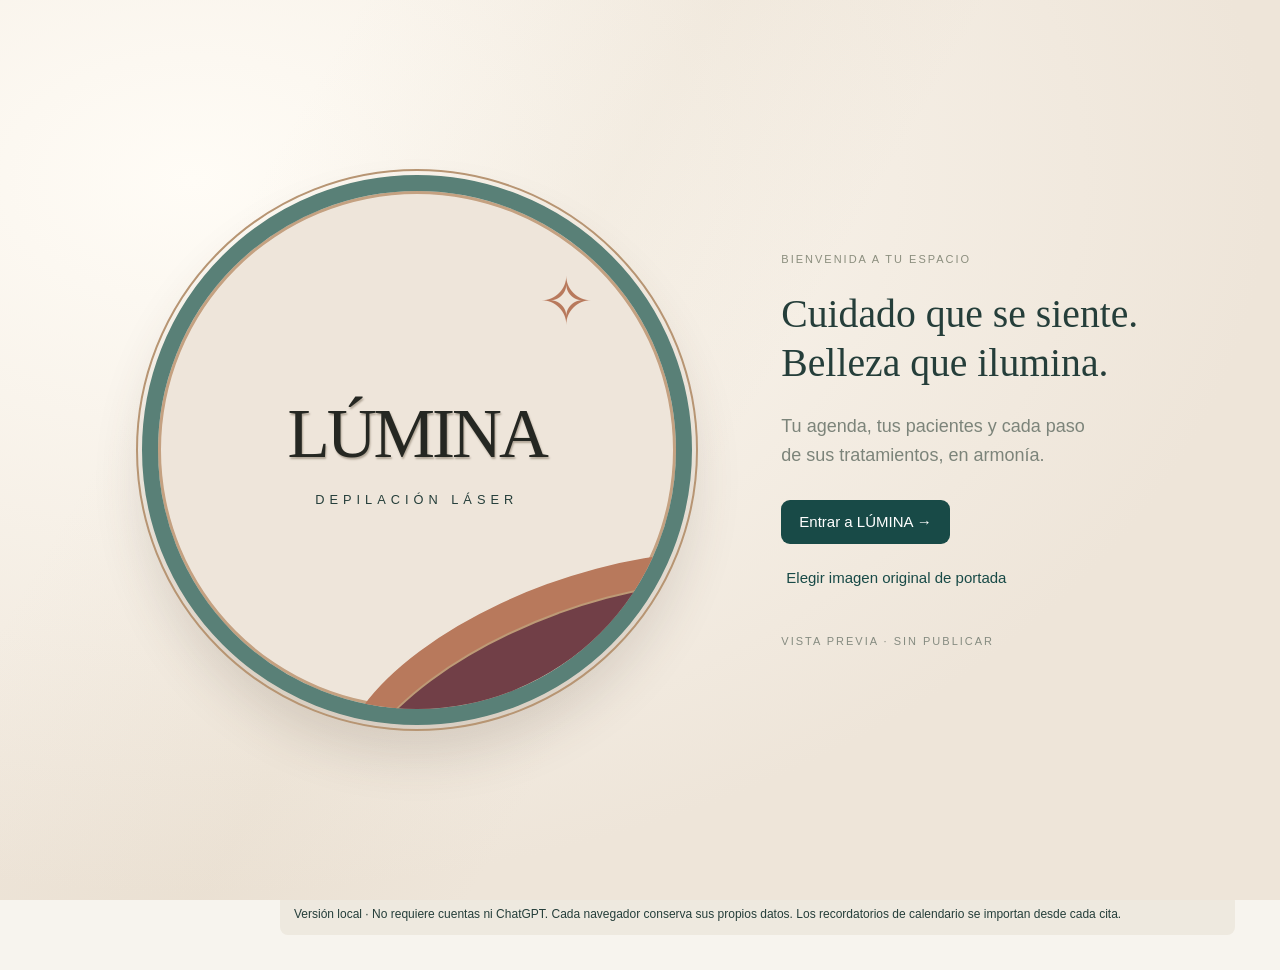
==== docs/index.html @ 142cf794 "Preparar LUMINA por enlace con agenda local y respaldo completo [skip ci]" ====
<!doctype html><html lang="es"><meta charset="utf-8"><meta name="viewport" content="width=device-width,initial-scale=1"><link rel="manifest" href="manifest.webmanifest"><link rel="apple-touch-icon" href="apple-touch-icon.png"><link rel="stylesheet" href="local.css"><meta name="theme-color" content="#184a47"><meta name="apple-mobile-web-app-capable" content="yes"><meta name="apple-mobile-web-app-title" content="LÚMINA"><meta name="referrer" content="no-referrer"><title>LÚMINA · Agenda</title><style>
:root{--green:#184a47;--cream:#f7f4ee;--line:#e7e2d9;--terra:#b8795c}*{box-sizing:border-box}body{margin:0;background:var(--cream);color:#253e3a;font:15px 'Segoe UI',sans-serif}button,input,select,textarea{font:inherit}button{cursor:pointer;border:0;border-radius:9px;padding:12px 18px;background:var(--green);color:white}button.secondary{background:#ebe9e1;color:var(--green)}aside{width:235px;background:#fffdf8;border-right:1px solid var(--line);position:fixed;height:100vh;padding:36px 23px}.logo{font:38px Georgia;letter-spacing:3px}.sub{font-size:10px;letter-spacing:3px;margin:8px 0 45px}nav button{width:100%;text-align:left;background:transparent;color:#65736e;margin:5px 0}nav button.active{background:#e3ece6;color:var(--green)}.asidefoot{position:absolute;bottom:25px;font-size:12px;color:#79857d}main{margin-left:235px;padding:35px 45px;max-width:1500px}header{display:flex;justify-content:space-between;align-items:center;padding-bottom:25px;border-bottom:1px solid var(--line)}.eyebrow{text-transform:uppercase;letter-spacing:2px;font-size:11px;color:#8b8e7e}h1{font:36px Georgia;margin:10px 0}h2{font:25px Georgia;margin:0 0 15px}p{color:#7c847a;line-height:1.6}.hero{padding:28px 32px;background:#e4eae0;border-radius:15px;margin:25px 0;position:relative;overflow:hidden}.hero:after{content:'✧';position:absolute;right:45px;top:-30px;font:160px Georgia;color:#b8c7b7}.cards{display:grid;grid-template-columns:repeat(3,1fr);gap:18px;margin:24px 0}.card,.panel{background:#fffefa;border:1px solid var(--line);border-radius:13px;padding:23px}.value{font:35px Georgia;margin-top:13px}.grid{display:grid;grid-template-columns:1.5fr 1fr;gap:22px}.row{display:flex;align-items:center;justify-content:space-between;gap:15px;padding:17px 0;border-bottom:1px solid var(--line)}.pill{background:#e5ede4;color:#446b49;border-radius:20px;padding:6px 12px;font-size:12px}.pending{background:#f5e7d8;color:#986631}small{color:#858b80}.empty{padding:38px 10px;text-align:center;color:#8a8f85}.toolbar{display:flex;gap:10px;margin:25px 0;align-items:center;flex-wrap:wrap}input,select,textarea{padding:11px;border:1px solid #d8ddd3;background:white;border-radius:7px;color:#253e3a;width:100%}label{display:block;margin:14px 0 5px;font-size:13px}dialog{border:0;border-radius:15px;padding:28px;width:min(580px,94vw);max-height:90vh;color:#253e3a}dialog::backdrop{background:#152b2980}.two{display:grid;grid-template-columns:1fr 1fr;gap:14px}.actions{display:flex;justify-content:flex-end;gap:10px;margin-top:22px}.month{display:grid;grid-template-columns:repeat(7,1fr);gap:5px}.day{min-height:85px;border:1px solid var(--line);border-radius:7px;padding:8px;background:white;cursor:pointer}.day.today{border:2px solid var(--green)}.day small{display:block;color:var(--terra);font-size:11px;margin-top:8px}.notice{font-size:12px;padding:14px;background:#eee9df;border-radius:8px;margin-top:24px}.areas{display:grid;grid-template-columns:repeat(3,1fr);gap:14px}.checkrow{display:flex;gap:12px;align-items:center;padding:9px 0}.checkrow input[type=checkbox]{width:auto}.checkrow input[type=number]{width:110px;margin-left:auto}.link{background:transparent;color:var(--green);padding:5px}table{width:100%;border-collapse:collapse;text-align:left}td,th{padding:15px 9px;border-bottom:1px solid var(--line)}@media(max-width:800px){aside{position:static;width:auto;height:auto;padding:18px}.sub{margin-bottom:15px}nav{display:flex;overflow:auto}nav button{width:auto;white-space:nowrap}.asidefoot{display:none}main{margin:0;padding:22px 16px}.grid{grid-template-columns:1fr}.cards{gap:8px}.card{padding:14px}.value{font-size:26px}.areas{grid-template-columns:1fr 1fr}.day{min-height:65px;padding:5px;font-size:12px}header{gap:12px}h1{font-size:29px}.hero:after{display:none}}

aside{overflow-y:auto}nav{padding-bottom:90px}.asidefoot{display:none}.toolbar{flex-wrap:wrap}.row{flex-wrap:wrap}#cover{position:fixed;inset:0;z-index:20;background:radial-gradient(ellipse at 15% 20%,#fffcf6 0,#eee5d9 70%);align-items:center;justify-content:center;gap:7vw;padding:55px;overflow:auto}#cover:before{content:'';position:absolute;inset:0;pointer-events:none;background:linear-gradient(120deg,transparent 20%,#d3c3aa22 40%,transparent 55%)}.cover-art{width:min(44vw,550px);position:relative}.cover-art>img{width:100%;border-radius:50%;box-shadow:0 24px 60px #3c332529}.brand-circle{aspect-ratio:1;border-radius:50%;background:#eee5da;border:16px solid #598077;outline:2px solid #b79573;outline-offset:4px;box-shadow:0 30px 50px #4f3c3029,inset 0 0 0 3px #c4a181;display:flex;align-items:center;justify-content:center;flex-direction:column;position:relative;overflow:hidden}.brand-title{font:clamp(34px,5.4vw,80px) Georgia;color:#252722;letter-spacing:-3px;text-shadow:1px 2px 2px #b0a596;z-index:1}.brand-caption{letter-spacing:5px;font-size:clamp(9px,1vw,14px);margin-top:18px;z-index:1}.sun-mark{color:#b8795c;font:65px Georgia;position:absolute;right:16%;top:14%}.brand-wave{position:absolute;bottom:-25%;left:35%;width:100%;height:45%;background:#713f47;transform:rotate(-20deg);border-radius:50%;border:2px solid #bd9a76;box-shadow:0 -30px 0 #b8795c}.cover-copy{max-width:460px;position:relative}.cover-copy h1{font-size:clamp(30px,3.1vw,48px);line-height:1.22;margin:25px 0}.cover-copy p{font-size:18px;margin-bottom:30px}.cover-copy button{display:block;margin:12px 0}.cover-copy small{display:block;margin-top:35px;font-size:11px;letter-spacing:2px;text-transform:uppercase}dialog{overscroll-behavior:contain}img{object-fit:contain}.two>div{min-width:0}@media(max-width:800px){#cover{flex-direction:column;padding:30px 25px;gap:30px;justify-content:flex-start}.cover-art{width:min(72vw,340px)}.cover-copy{text-align:center}.cover-copy button{margin:15px auto}.cover-copy h1{margin:15px 0}.brand-title{font-size:48px}.brand-caption{font-size:10px;letter-spacing:3px}nav{padding-bottom:0}aside{position:static}#modal .two{gap:10px}}
/* Phone layouts in portrait and landscape, including short viewports. */
html{width:100%;overflow-x:hidden}body{min-width:280px}main,header,#view,.panel,.card{min-width:0}button,input,select,textarea{min-height:44px}input,select,textarea{max-width:100%;font-size:16px}button{white-space:normal;overflow-wrap:anywhere}p,strong,small,h1,h2,h3{overflow-wrap:anywhere}dialog{width:min(680px,calc(100vw - 24px));max-height:calc(100dvh - 24px);overflow:auto;padding:24px;scrollbar-gutter:stable}dialog .actions{position:sticky;bottom:-24px;background:#fffefa;padding:14px 0;border-top:1px solid var(--line);z-index:2}.actions{flex-wrap:wrap}.row>div{min-width:0}canvas{max-width:100%}.month{min-width:0}.month>*{min-width:0}.day{overflow-wrap:anywhere}.cover-copy small{padding-bottom:env(safe-area-inset-bottom)}
@media(max-width:1000px){aside{position:static;width:100%;height:auto;padding:18px 20px 10px;overflow:visible;border-right:0;border-bottom:1px solid var(--line)}aside .logo{font-size:30px}aside .sub{margin:5px 0 16px}nav{display:flex;gap:6px;overflow-x:auto;overscroll-behavior-x:contain;padding:0 0 8px;scroll-snap-type:x proximity}nav button{flex:0 0 auto;width:auto;white-space:nowrap;margin:0;scroll-snap-align:start;padding:10px 15px}main{margin:0;width:100%;max-width:none;padding:22px}header{align-items:center;gap:12px}header>div{flex:1;min-width:0}header>button{flex:0 0 auto}.grid{grid-template-columns:1fr}.hero{padding:24px}.areas{grid-template-columns:repeat(2,minmax(0,1fr))}.cards{grid-template-columns:repeat(3,minmax(0,1fr));gap:10px}.value{font-size:clamp(22px,3.5vw,34px)}#cover{min-height:100dvh;align-items:center;padding:30px;gap:35px}.cover-art{flex-shrink:0}.two{grid-template-columns:repeat(2,minmax(0,1fr))}}
@media(max-width:600px) and (orientation:portrait){main{padding:18px 12px}header{flex-wrap:wrap;align-items:flex-start}header>div{flex-basis:100%}header>button{width:100%}h1{font-size:29px}.cards{grid-template-columns:1fr;gap:9px}.card{padding:17px}.cards .card{display:flex;justify-content:space-between;align-items:center;gap:15px}.cards .value{margin:0;font-size:27px}.panel{padding:17px}.areas{grid-template-columns:1fr}.toolbar{align-items:stretch}.toolbar>input,.toolbar>button{width:100%;max-width:none!important}.two{grid-template-columns:1fr}.month{gap:3px}.day{padding:5px 3px;min-height:65px}.day small{font-size:10px}.row{align-items:flex-start}.row>div{width:100%}.row>div:last-child{display:flex;align-items:center;justify-content:space-between;gap:8px}.checkrow{flex-wrap:wrap}.checkrow span{flex:1;min-width:100px}.checkrow input[type=number]{width:100px}.actions>button{flex:1}dialog{padding:18px;max-height:calc(100dvh - 16px);width:calc(100vw - 16px)}dialog .actions{bottom:-18px}#cover{flex-direction:column;justify-content:flex-start;padding:28px 20px;gap:24px}.cover-art{width:min(76vw,330px)}.cover-copy{text-align:center}.cover-copy h1{font-size:30px}.cover-copy p{font-size:16px}.cover-copy button{margin:12px auto}.cover-copy small{margin-top:20px}.brand-title{font-size:clamp(36px,12vw,56px)}}
@media(max-width:1000px) and (orientation:landscape){aside{padding:12px 20px 4px}aside .logo{font-size:25px}aside .sub{margin:2px 0 10px;font-size:9px}main{padding:16px 22px}header{padding-bottom:14px}h1{font-size:27px;margin:5px 0}.hero{margin:16px 0;padding:20px}.hero:after{display:none}.cards{margin:15px 0}.areas{grid-template-columns:repeat(3,minmax(0,1fr))}.card{padding:16px}.day{min-height:62px}#cover{flex-direction:row;justify-content:center;align-items:center;gap:5vw;padding:20px 30px}.cover-art{width:min(37vw,65dvh,340px)}.cover-copy{width:49%;max-width:450px;text-align:left}.cover-copy h1{font-size:clamp(24px,3.6vw,35px);margin:14px 0}.cover-copy p{font-size:15px;margin:10px 0 15px}.cover-copy button{margin:8px 0}.cover-copy small{margin-top:12px}.brand-title{font-size:clamp(30px,6vw,54px)}.brand-caption{font-size:9px;letter-spacing:3px}.sun-mark{font-size:40px}.brand-circle{border-width:10px}.two{grid-template-columns:repeat(2,minmax(0,1fr))}}
@media(max-height:380px) and (orientation:landscape){#cover{align-items:flex-start}.cover-art{width:min(32vw,250px)}.cover-copy h1{font-size:24px}.cover-copy .eyebrow{font-size:9px}.cover-copy small{margin-top:8px}}

</style><body><div id="loadingLocal" role="status">Preparando tu agenda…</div><aside><div class="logo">LÚMINA<span style="color:#b8795c">✧</span></div><div class="sub">DEPILACIÓN LÁSER</div><nav id="nav"></nav><div class="asidefoot">Cuidado que se siente.<br>Belleza que ilumina.</div></aside><main><div id="localStatus" role="status">Cargando tus datos de este navegador…</div><header><div><div class="eyebrow">Tu espacio de gestión</div><h1 id="title"></h1></div><button onclick="appointment()">＋ Nueva cita</button></header><div id="view"></div><div class="notice">Vista previa · Los datos se guardan solo en este navegador. Los recordatorios del navegador requieren permiso y la página abierta; aún no hay envío automático por WhatsApp, SMS ni notificaciones con la app cerrada.</div></main><dialog id="modal"></dialog><script>
const $=s=>document.querySelector(s), esc=s=>String(s??'').replace(/[&<>"']/g,c=>({'&':'&amp;','<':'&lt;','>':'&gt;','"':'&quot;',"'":'&#39;'}[c]));const money=n=>new Intl.NumberFormat('es-CR',{style:'currency',currency:'CRC',maximumFractionDigits:0}).format(n);const today=()=>new Date().toLocaleDateString('en-CA');let db;db=db||{patients:[],appointments:[],areas:['Rostro','Labio superior','Mentón','Cuello','Axilas','Brazos completos','Medios brazos','Pecho','Abdomen','Espalda','Bikini','Bikini completo','Glúteos','Piernas completas','Medias piernas','Manos','Pies','Cuerpo completo'].map((name,i)=>({id:String(i),name,price:0})),reminders:false};let page='Inicio',month=new Date();function save(){localStorage.setItem('lumina-v1',JSON.stringify(db));render()}function person(id){return db.patients.find(p=>p.id===id)||{name:'Paciente eliminado'}}function total(a){return a.items.reduce((s,i)=>s+Number(i.price),0)}function balance(a){return Math.max(0,total(a)-a.paid)}function open(html){$('#modal').innerHTML='<button type="button" aria-label="Cerrar ventana" style="float:right;background:transparent;color:#184a47;font-size:24px;padding:0 5px" onclick="closeModal()">×</button>'+html;if(!$('#modal').open)$('#modal').showModal()}function closeModal(){$('#modal').close()}function footer(){return '<div class="actions"><button type="button" class="secondary" onclick="closeModal()">Cerrar</button><button>Guardar</button></div>'}function list(a){return a.length?a.map(x=>`<div class="row"><div><strong>${esc(x.time)} · ${esc(person(x.patient).name)}</strong><br><small>${esc(x.date)} · ${x.items.map(i=>esc(i.name)).join(', ')} · ${x.duration} min</small></div><div><span class="pill ${balance(x)?'pending':''}">${x.cancelled?'Cita cancelada':balance(x)?'Pago pendiente':'Pago cancelado'}</span><button class="link" onclick="detail('${x.id}')">Ver →</button></div></div>`).join(''):'<div class="empty">Aún no hay citas. Agenda tu primera sesión.</div>'}function render(){let names=['Inicio','Calendario','Pacientes','Áreas y precios','Pagos','Recordatorios'];$('#nav').innerHTML=names.map((n,i)=>`<button class="${page===n?'active':''}" onclick="page='${n}';render()">${['◈','▦','♧','✧','◉','♧'][i]} &nbsp; ${n}</button>`).join('');$('#title').textContent=page==='Inicio'?'Cada sesión, un nuevo comienzo':page;let active=db.appointments.filter(a=>!a.cancelled),due=active.reduce((s,a)=>s+balance(a),0),paid=active.reduce((s,a)=>s+a.paid,0);if(page==='Inicio')$('#view').innerHTML=`<div class="hero"><div class="eyebrow">Lúmina · Agenda y pacientes</div><h2 style="margin-top:14px">Más tiempo para cuidar.</h2><p>Organiza tus citas, acompaña cada tratamiento<br>y lleva tus pagos con claridad.</p><button onclick="patient()">＋ Crear paciente</button></div><div class="cards"><div class="card"><small>CITAS DE HOY</small><div class="value">${active.filter(a=>a.date===today()).length}</div></div><div class="card"><small>PACIENTES</small><div class="value">${db.patients.length}</div></div><div class="card"><small>POR COBRAR</small><div class="value">${money(due)}</div></div></div><div class="grid"><div class="panel"><h2>Próximas citas</h2>${list(active.filter(a=>a.date>=today()).sort((a,b)=>(a.date+a.time).localeCompare(b.date+b.time)).slice(0,5))}</div><div class="panel"><div class="eyebrow">Seguimiento personalizado</div><h2 style="margin-top:20px">Cada paciente es único</h2><p>Conserva sus áreas, precios acordados, observaciones e historial de sesiones en un solo lugar.</p><button class="secondary" onclick="page='Pacientes';render()">Ver expedientes →</button></div></div>`;
if(page==='Pacientes')$('#view').innerHTML=`<div class="toolbar"><input placeholder="Buscar por nombre o teléfono" oninput="filterPatients(this.value)" style="max-width:360px"><button onclick="patient()">＋ Crear paciente</button></div><div id="patients" class="panel"></div>`,filterPatients('');if(page==='Áreas y precios')$('#view').innerHTML=`<p>Configura tarifas base. Puedes ajustar el precio de cada área para cada paciente y cita. Moneda: colones costarricenses.</p><button onclick="area()">＋ Nueva área</button><div class="areas" style="margin-top:22px">${db.areas.map(a=>`<div class="card"><h2 style="font-size:20px">${esc(a.name)}</h2><p>${money(a.price)}</p><button class="link" onclick="area('${a.id}')">Editar tarifa →</button></div>`).join('')}</div>`;if(page==='Pagos')$('#view').innerHTML=`<div class="cards"><div class="card">Total registrado<div class="value">${money(active.reduce((s,a)=>s+total(a),0))}</div></div><div class="card">Pagos recibidos<div class="value">${money(paid)}</div></div><div class="card">Pendiente<div class="value">${money(due)}</div></div></div><div class="panel"><h2>Control de pagos</h2>${list(active)}</div>`;if(page==='Calendario')calendar();if(page==='Recordatorios')$('#view').innerHTML=`<div class="panel" style="margin-top:25px"><h2>Recordatorios de citas</h2><p>Recibe un aviso 24 horas antes y 1 hora antes de cada cita, mientras esta página esté abierta.</p><button onclick="enableNotifications()">Activar avisos del navegador</button><p>Estado: ${db.reminders?'Activados en esta vista previa':'Sin activar'}</p><p>Para recibir recordatorios con la aplicación cerrada será necesaria una integración de notificaciones en una siguiente etapa.</p><h2>Próximas sesiones</h2>${list(active.filter(a=>a.date>=today()))}</div>`}
function filterPatients(q){q=q.toLowerCase();$('#patients').innerHTML=db.patients.filter(p=>(p.name+p.phone).toLowerCase().includes(q)).map(p=>`<div class="row"><div><strong>${esc(p.name)}</strong><br><small>${esc(p.phone)} · ${esc(p.email)}</small></div><button class="secondary" onclick="record('${p.id}')">Abrir expediente →</button></div>`).join('')||'<div class="empty">No hay pacientes para mostrar.</div>'}function area(id){let a=db.areas.find(a=>a.id===id)||{};open(`<h2>${id?'Editar':'Nueva'} área</h2><form onsubmit="saveArea(event,'${id||''}')"><label>Nombre</label><input name="name" required value="${esc(a.name||'')}"><label>Precio base (₡)</label><input name="price" type="number" min="0" required value="${a.price||0}">${footer()}</form>`)}function saveArea(e,id){e.preventDefault();let f=new FormData(e.target),a={id:id||crypto.randomUUID(),name:f.get('name'),price:Number(f.get('price'))};id?Object.assign(db.areas.find(x=>x.id===id),a):db.areas.push(a);closeModal();save()}
function patient(id){let p=db.patients.find(p=>p.id===id)||{};open(`<h2>${id?'Editar expediente':'Nuevo paciente'}</h2><form onsubmit="savePatient(event,'${id||''}')"><label>Nombre completo</label><input required name="name" value="${esc(p.name||'')}"><div class="two"><div><label>Teléfono</label><input name="phone" type="tel" value="${esc(p.phone||'')}"></div><div><label>Correo</label><input name="email" type="email" value="${esc(p.email||'')}"></div></div><label>Fecha de nacimiento</label><input type="date" name="birth" value="${esc(p.birth||'')}"><label>Observaciones / antecedentes declarados</label><textarea name="notes" rows="3">${esc(p.notes||'')}</textarea><label>Áreas y precios acordados (₡)</label>${db.areas.map(a=>`<div class="checkrow"><span>${esc(a.name)}</span><input aria-label="Precio ${esc(a.name)}" type="number" min="0" name="price_${a.id}" placeholder="Base ${a.price}" value="${p.prices?.[a.id]??''}"></div>`).join('')}${footer()}</form>`)}function savePatient(e,id){e.preventDefault();let f=new FormData(e.target),old=db.patients.find(p=>p.id===id),p={id:id||crypto.randomUUID(),name:f.get('name'),phone:f.get('phone'),email:f.get('email'),birth:f.get('birth'),notes:f.get('notes'),prices:{}};db.areas.forEach(a=>{if(f.get('price_'+a.id)!=='')p.prices[a.id]=Number(f.get('price_'+a.id))});old?Object.assign(old,p):db.patients.push(p);closeModal();save()}function record(id){let p=person(id);open(`<h2>${esc(p.name)}</h2><p>${esc(p.phone)} · ${esc(p.email)}<br>Nacimiento: ${esc(p.birth||'Sin registrar')}</p><h3>Observaciones</h3><p style="white-space:pre-wrap">${esc(p.notes||'Sin observaciones')}</p><button class="secondary" onclick="closeModal();patient('${id}')">Editar expediente y precios</button><h3>Historial de sesiones</h3>${list(db.appointments.filter(a=>a.patient===id))}<div class="actions"><button onclick="closeModal()">Cerrar</button></div>`)}
function appointment(date=today()){if(!db.patients.length){patient();return}open(`<h2>Nueva cita</h2><form onsubmit="saveAppointment(event)"><label>Paciente</label><select name="patient" onchange="updatePrices(this.value)">${db.patients.map(p=>`<option value="${p.id}">${esc(p.name)}</option>`).join('')}</select><div class="two"><div><label>Fecha</label><input name="date" type="date" value="${date}" required></div><div><label>Hora</label><input name="time" type="time" value="09:00" required></div></div><label>Duración (minutos)</label><input name="duration" type="number" min="5" step="5" value="30" required><label>Áreas de tratamiento y precio por sesión (₡)</label>${db.areas.map(a=>`<div class="checkrow"><input type="checkbox" aria-label="Seleccionar ${esc(a.name)}" name="area" value="${a.id}"><span>${esc(a.name)}</span><input type="number" min="0" required name="price_${a.id}" aria-label="Precio ${esc(a.name)}" value="${db.patients[0].prices?.[a.id]??a.price}"></div>`).join('')}<label>Abono recibido (₡)</label><input name="paid" type="number" min="0" value="0" required><label>Notas de sesión</label><textarea name="notes"></textarea><p id="error" style="color:#a34b36"></p>${footer()}</form>`)}function updatePrices(id){let p=person(id);db.areas.forEach(a=>$('#modal [name="price_'+a.id+'"]').value=p.prices?.[a.id]??a.price)}function saveAppointment(e){e.preventDefault();let f=new FormData(e.target),items=f.getAll('area').map(id=>({id,name:db.areas.find(a=>a.id===id).name,price:Number(f.get('price_'+id))})),duration=Number(f.get('duration')),date=f.get('date'),time=f.get('time'),start=new Date(date+'T'+time).getTime(),paid=Number(f.get('paid'));if(!items.length){$('#error').textContent='Selecciona al menos un área.';return}if(paid>items.reduce((s,i)=>s+i.price,0)){$('#error').textContent='El abono no puede superar el total.';return}if(db.appointments.some(a=>!a.cancelled&&start<new Date(a.date+'T'+a.time).getTime()+a.duration*60000&&start+duration*60000>new Date(a.date+'T'+a.time).getTime())){$('#error').textContent='Este horario coincide con otra cita. Elige otro horario.';return}db.appointments.push({id:crypto.randomUUID(),patient:f.get('patient'),date,time,duration,items,paid,notes:f.get('notes'),cancelled:false});closeModal();save()}
function detail(id){let a=db.appointments.find(a=>a.id===id);open(`<h2>${esc(person(a.patient).name)}</h2><p>${esc(a.date)} · ${esc(a.time)} · ${a.duration} minutos</p>${a.items.map(i=>`<div class="row">${esc(i.name)}<strong>${money(i.price)}</strong></div>`).join('')}<p>Total: ${money(total(a))}<br>Pagado: ${money(a.paid)}<br><strong>Pendiente: ${money(balance(a))}</strong></p><p>${esc(a.notes)}</p>${a.cancelled?'<p>Cita cancelada. Sus pagos se conservan en el historial.</p>':`<form onsubmit="payment(event,'${id}')"><label>Registrar abono adicional (₡)</label><input type="number" min="1" max="${balance(a)}" name="amount" required ${balance(a)?'':'disabled'}><div class="actions">${balance(a)?'<button>Registrar pago</button>':''}<button type="button" class="secondary" onclick="cancelAppointment('${id}')">Cancelar cita</button></div></form><button class="link" onclick="downloadICS('${id}')">↓ Añadir a mi calendario con recordatorio</button>`}<div class="actions"><button class="secondary" onclick="closeModal()">Cerrar</button></div>`)}function payment(e,id){e.preventDefault();let a=db.appointments.find(a=>a.id===id),n=Number(new FormData(e.target).get('amount'));if(n>0&&n<=balance(a)){a.paid+=n;save();closeModal();detail(id)}}function cancelAppointment(id){if(confirm('¿Cancelar esta cita? Se conservará su historial.')){db.appointments.find(a=>a.id===id).cancelled=true;closeModal();save()}}function calendar(){let y=month.getFullYear(),m=month.getMonth(),first=new Date(y,m,1),offset=(first.getDay()+6)%7,days=new Date(y,m+1,0).getDate();$('#view').innerHTML=`<div class="toolbar"><button class="secondary" onclick="month.setMonth(month.getMonth()-1);calendar()">←</button><h2 style="margin:0;min-width:210px">${month.toLocaleDateString('es',{month:'long',year:'numeric'})}</h2><button class="secondary" onclick="month.setMonth(month.getMonth()+1);calendar()">→</button></div><div class="month">${['Lun','Mar','Mié','Jue','Vie','Sáb','Dom'].map(d=>`<small>${d}</small>`).join('')}${'<div></div>'.repeat(offset)}${Array.from({length:days},(_,i)=>{let date=y+'-'+String(m+1).padStart(2,'0')+'-'+String(i+1).padStart(2,'0'),a=db.appointments.filter(a=>a.date===date&&!a.cancelled);return `<div class="day ${date===today()?'today':''}" onclick="dayView('${date}')">${i+1}${a.length?`<small>${a.length} cita${a.length>1?'s':''}</small>`:''}</div>`}).join('')}</div><p>Selecciona un día para ver o agendar sus sesiones.</p>`}function dayView(date){open(`<h2>${date}</h2>${list(db.appointments.filter(a=>a.date===date))}<div class="actions"><button class="secondary" onclick="closeModal()">Cerrar</button><button onclick="closeModal();appointment('${date}')">＋ Agendar</button></div>`)}async function enableNotifications(){if(!('Notification'in window)){alert('Este navegador no admite avisos.');return}let p=await Notification.requestPermission();db.reminders=p==='granted';save();if(!db.reminders)alert('No se concedió permiso. Puedes habilitarlo en la configuración del navegador.')}let sent=new Set();setInterval(()=>{if(true||!db.reminders||!('Notification'in window)||Notification.permission!=='granted')return;db.appointments.filter(a=>!a.cancelled).forEach(a=>{let diff=new Date(a.date+'T'+a.time)-Date.now();[24,1].forEach(h=>{let key=a.id+h;if(diff>0&&diff<=h*3600000&&diff>(h*3600000-60000)&&!sent.has(key)){new Notification('LÚMINA · Próxima cita',{body:person(a.patient).name+' · '+a.date+' '+a.time});sent.add(key)}})})},30000);function downloadICS(id){let a=db.appointments.find(a=>a.id===id),stamp=d=>d.getFullYear()+String(d.getMonth()+1).padStart(2,'0')+String(d.getDate()).padStart(2,'0')+'T'+String(d.getHours()).padStart(2,'0')+String(d.getMinutes()).padStart(2,'0')+'00',start=new Date(a.date+'T'+a.time),end=new Date(+start+a.duration*60000),data=['BEGIN:VCALENDAR','VERSION:2.0','PRODID:-//Lumina//Agenda//ES','BEGIN:VEVENT','UID:'+a.id+'@lumina','DTSTAMP:'+new Date().toISOString().replace(/[-:]/g,'').replace(/\.\d{3}/,''),'DTSTART:'+stamp(start),'DTEND:'+stamp(end),'SUMMARY:Cita LÚMINA Depilación Láser','BEGIN:VALARM','TRIGGER:-P1D','ACTION:DISPLAY','DESCRIPTION:Recordatorio de cita','END:VALARM','END:VEVENT','END:VCALENDAR'].join('\r\n'),url=URL.createObjectURL(new Blob([data],{type:'text/calendar'})),link=document.createElement('a');link.href=url;link.download='cita-lumina.ics';link.click();setTimeout(()=>URL.revokeObjectURL(url),1000)}render();
</script>

<script>
// Local preview enhancements. No external services or publication.
db.packages ||= []; db.receipts ||= []; db.care ||= ''; db.revision=2;
for(const a of db.appointments){a.status ||= a.cancelled?'Cancelada':'Programada';a.changes ||= [];a.treatment ||= {};}
const baseRender=render,baseRecord=record,baseDetail=detail,baseSavePatient=savePatient;
const go=p=>{page=p;render()};
function downloadFile(name,data,type='application/json'){const u=URL.createObjectURL(new Blob([data],{type}));const a=document.createElement('a');a.href=u;a.download=name;a.click();setTimeout(()=>URL.revokeObjectURL(u),2000)}
function forms(html,handler){open(`<form onsubmit="${handler}">${html}${footer()}</form>`)}
function field(label,name,value='',type='text',extra=''){return `<label>${esc(label)}</label><input name="${name}" type="${type}" value="${esc(value)}" ${extra}>`}
function pickPatient(){return `<label>Paciente</label><select name="patient">${db.patients.map(p=>`<option value="${p.id}">${esc(p.name)}</option>`).join('')}</select>`}
function pickArea(){return `<label>Área</label><select name="area">${db.areas.map(p=>`<option value="${p.id}">${esc(p.name)}</option>`).join('')}</select>`}
function packageUsed(p){return db.appointments.filter(a=>a.patient===p.patient&&a.status==='Realizada'&&a.packageId===p.id).length}
render=function(){baseRender();const extra=['Paquetes','Reportes','Indicaciones','Respaldo y acceso'];$('#nav').innerHTML+=extra.map(n=>`<button class="${page===n?'active':''}" onclick="go('${n}')">${n}</button>`).join('');$('#nav').innerHTML+='<button onclick="showCover()">Volver a portada</button>';if(page==='Paquetes')packagesView();if(page==='Reportes')reportsView();if(page==='Indicaciones')careView();if(page==='Respaldo y acceso')settingsView()};
record=function(id){baseRecord(id);const p=person(id),container=document.createElement('section');container.innerHTML=`<h3>Sesiones realizadas por área</h3>${db.areas.map(ar=>{let n=db.appointments.filter(a=>a.patient===id&&a.status==='Realizada'&&a.items.some(i=>i.id===ar.id)).length;return n?`<div class="row">${esc(ar.name)}<span class="pill">${n} sesiones</span></div>`:''}).join('')||'<p>Aún no hay sesiones marcadas como realizadas.</p>'}<h3>Documentos y evolución</h3><div class="toolbar"><button class="secondary" onclick="consentForm('${id}')">Consentimiento</button><button class="secondary" onclick="photos('${id}')">Fotografías</button></div><p>${p.consent?'Consentimiento registrado: '+esc(p.consent.date):'Consentimiento pendiente de registrar'}</p>`;$('#modal').append(container)};
detail=function(id){baseDetail(id);const a=db.appointments.find(a=>a.id===id);const section=document.createElement('section');section.innerHTML=`<h3>Gestión de la sesión</h3><p>Estado: <strong>${esc(a.status)}</strong></p><div class="toolbar">${!a.cancelled?`<button class="secondary" onclick="reschedule('${id}')">Reprogramar</button><button class="secondary" onclick="treatmentForm('${id}')">Registrar sesión</button><button class="secondary" onclick="setAttendance('${id}','Confirmada')">Confirmar</button><button class="secondary" onclick="setAttendance('${id}','Ausente')">Ausencia</button>`:''}</div>${a.treatment?.professional?`<p>Profesional: ${esc(a.treatment.professional)}<br>Equipo: ${esc(a.treatment.equipment)}<br>Parámetros: ${esc(a.treatment.parameters)}<br>Observaciones: ${esc(a.treatment.observations)}</p>`:''}<h3>Comprobantes de abonos</h3>${db.receipts.filter(r=>r.appointment===id).map(r=>`<div class="row"><span>${esc(r.date)} · ${money(r.amount)} · ${esc(r.method)}</span><button class="link" onclick="receipt('${r.id}')">Descargar</button></div>`).join('')||'<p>Sin comprobantes individuales. El saldo anterior se conserva.</p>'}<h3>Cambios de horario</h3>${a.changes.map(c=>`<p>${esc(c.from)} → ${esc(c.to)}<br>${esc(c.reason)}</p>`).join('')||'<p>Sin cambios.</p>'}`;$('#modal').append(section);const paymentForm=$('#modal form');if(paymentForm){const label=document.createElement('label');label.innerHTML='Método de pago<select name="method"><option>Efectivo</option><option>SINPE</option><option>Tarjeta</option><option>Transferencia</option></select>';paymentForm.prepend(label)}};
payment=function(e,id){e.preventDefault();const a=db.appointments.find(a=>a.id===id),f=new FormData(e.target),amount=Number(f.get('amount'));if(amount<=0||amount>balance(a))return;const r={id:crypto.randomUUID(),appointment:id,patient:a.patient,amount,method:f.get('method')||'Efectivo',date:new Date().toISOString(),number:'LUM-'+String(db.receipts.length+1).padStart(5,'0')};a.paid+=amount;db.receipts.push(r);save();detail(id)};
function receipt(id){const r=db.receipts.find(r=>r.id===id),a=db.appointments.find(a=>a.id===r.appointment);downloadFile(r.number+'.html',`<!doctype html><meta charset="utf-8"><title>${esc(r.number)}</title><style>body{font:17px Georgia;max-width:650px;margin:60px auto;color:#184a47;padding:25px}hr{border:0;border-top:1px solid #ccc}</style><h1>LÚMINA</h1><p>DEPILACIÓN LÁSER</p><hr><h2>Comprobante de abono ${esc(r.number)}</h2><p>Paciente: ${esc(person(r.patient).name)}</p><p>Fecha: ${esc(new Date(r.date).toLocaleString('es-CR'))}</p><p>Recibido: <strong>${money(r.amount)}</strong></p><p>Método: ${esc(r.method)}</p><p>Cita: ${esc(a.date)} ${esc(a.time)}</p><p>Áreas: ${a.items.map(i=>esc(i.name)).join(', ')}</p><hr><small>Comprobante interno de pago. No sustituye una factura electrónica.</small>`,'text/html')}
function setAttendance(id,status){const a=db.appointments.find(a=>a.id===id);a.status=status;save();detail(id)}
function reschedule(id){const a=db.appointments.find(a=>a.id===id);forms(`<h2>Reprogramar cita</h2>${field('Fecha','date',a.date,'date','required')}${field('Hora','time',a.time,'time','required')}${field('Motivo del cambio','reason','','text','required')}<p id="scheduleError" role="alert"></p>`,`saveReschedule(event,'${id}')`)}
function saveReschedule(e,id){e.preventDefault();const f=new FormData(e.target),a=db.appointments.find(a=>a.id===id),date=f.get('date'),time=f.get('time'),s=+new Date(date+'T'+time);if(db.appointments.some(b=>b.id!==id&&!b.cancelled&&s<+new Date(b.date+'T'+b.time)+b.duration*60000&&s+a.duration*60000>+new Date(b.date+'T'+b.time))){$('#scheduleError').textContent='El horario coincide con otra cita.';return}a.changes.push({from:a.date+' '+a.time,to:date+' '+time,reason:f.get('reason'),at:new Date().toISOString()});a.date=date;a.time=time;a.status='Programada';closeModal();save()}
function treatmentForm(id){const a=db.appointments.find(a=>a.id===id),t=a.treatment;forms(`<h2>Registrar sesión realizada</h2>${field('Profesional responsable','professional',t.professional||'','text','required')}${field('Equipo utilizado','equipment',t.equipment||'')}${field('Parámetros registrados por el profesional','parameters',t.parameters||'')}<label>Observaciones y reacción declarada</label><textarea name="observations">${esc(t.observations||'')}</textarea><label>Aplicar a paquete</label><select name="package"><option value="">Sesión individual</option>${db.packages.filter(p=>p.patient===a.patient&&a.items.some(i=>i.id===p.area)&&(packageUsed(p)<p.sessions||a.packageId===p.id)).map(p=>`<option value="${p.id}" ${a.packageId===p.id?'selected':''}>${esc(p.name)} · ${packageUsed(p)}/${p.sessions} usadas</option>`).join('')}</select><p>Una sesión vinculada consume una unidad del paquete. Su cobro se gestiona en Paquetes; los cargos de esta cita se conservan y deben revisarse para evitar duplicarlos.</p>`,`saveTreatment(event,'${id}')`)}
function saveTreatment(e,id){e.preventDefault();const f=new FormData(e.target),a=db.appointments.find(a=>a.id===id),pid=f.get('package'),p=db.packages.find(p=>p.id===pid);if(a.packageId&&a.packageId!==pid){alert('Conserva el paquete asignado para mantener la trazabilidad del cobro.');return}if(p&&packageUsed(p)>=p.sessions&&a.packageId!==pid){alert('Este paquete no tiene sesiones disponibles.');return}if(p&&!a.packageId){const item=a.items.find(i=>i.id===p.area);if(!item)return;if(a.paid>total(a)-item.price){alert('Esta cita ya tiene abonos para el área del paquete. Revisa el cobro antes de vincularla.');return}item.originalPrice=item.price;item.price=0;}a.treatment={professional:f.get('professional'),equipment:f.get('equipment'),parameters:f.get('parameters'),observations:f.get('observations'),date:new Date().toISOString()};a.packageId=pid;a.status='Realizada';closeModal();save()}
function packagesView(){$('#view').innerHTML=`<div class="toolbar"><button onclick="packageForm()">+ Asignar paquete a paciente</button></div><p>Paquetes acordados individualmente. Los precios son totales por paquete, independientes de las citas.</p><div class="areas">${db.packages.map(p=>`<div class="card"><h2>${esc(p.name)}</h2><strong>${esc(person(p.patient).name)}</strong><p>${esc(db.areas.find(a=>a.id===p.area)?.name)}<br>${packageUsed(p)} de ${p.sessions} sesiones usadas<br>Total: ${money(p.price)}<br>Pagado: ${money(p.paid)}<br>Pendiente: ${money(p.price-p.paid)}</p><button class="secondary" onclick="packagePayment('${p.id}')">Registrar abono</button><button class="link" onclick="packageHistory('${p.id}')">Historial de pagos</button></div>`).join('')||'<div class="empty">Aún no hay paquetes asignados.</div>'}</div>`}
function packageForm(){if(!db.patients.length){patient();return}forms(`<h2>Nuevo paquete personalizado</h2>${pickPatient()}${pickArea()}${field('Nombre del paquete o promoción','name','','text','required')}${field('Cantidad de sesiones','sessions',6,'number','min="1" step="1" required')}${field('Precio total (CRC)','price',0,'number','min="0" required')}${field('Abono inicial (CRC)','paid',0,'number','min="0" required')}<label>Método</label><select name="method"><option>Efectivo</option><option>SINPE</option><option>Tarjeta</option></select>`,`savePackage(event)`)}
function savePackage(e){e.preventDefault();const f=new FormData(e.target),price=+f.get('price'),paid=+f.get('paid');if(paid>price){alert('El abono supera el precio.');return}db.packages.push({id:crypto.randomUUID(),patient:f.get('patient'),area:f.get('area'),name:f.get('name'),sessions:+f.get('sessions'),price,paid,payments:paid?[{date:new Date().toISOString(),amount:paid,method:f.get('method')}]:[]});closeModal();save()}
function packagePayment(id){const p=db.packages.find(p=>p.id===id);if(p.paid>=p.price){alert('El paquete ya está cancelado.');return}forms(`<h2>Abono de paquete</h2><p>${esc(p.name)} · Pendiente: ${money(p.price-p.paid)}</p>${field('Monto del abono','amount','','number',`min="1" max="${p.price-p.paid}" required`)}<label>Método</label><select name="method"><option>Efectivo</option><option>SINPE</option><option>Tarjeta</option></select>`,`savePackagePayment(event,'${id}')`)}
function savePackagePayment(e,id){e.preventDefault();const f=new FormData(e.target),p=db.packages.find(p=>p.id===id),amount=+f.get('amount');if(amount<=0||amount>p.price-p.paid)return;p.paid+=amount;p.payments.push({date:new Date().toISOString(),amount,method:f.get('method')});closeModal();save()}
function packageHistory(id){const p=db.packages.find(p=>p.id===id);open(`<h2>Pagos · ${esc(p.name)}</h2>${p.payments.map((r,i)=>`<div class="row">${esc(new Date(r.date).toLocaleDateString('es-CR'))} · ${money(r.amount)} · ${esc(r.method)}<button class="link" onclick="packageReceipt('${id}',${i})">Comprobante</button></div>`).join('')||'<p>Sin pagos.</p>'}`)}
function packageReceipt(id,index){const p=db.packages.find(p=>p.id===id),r=p.payments[index];downloadFile('Comprobante_paquete.html',`<!doctype html><meta charset="utf-8"><h1>LÚMINA · Comprobante interno</h1><p>Paciente: ${esc(person(p.patient).name)}</p><p>Paquete: ${esc(p.name)}</p><p>Fecha: ${esc(r.date)}</p><p>Recibido: ${money(r.amount)} · ${esc(r.method)}</p><small>No sustituye una factura electrónica.</small>`,'text/html')}
function reportsView(){$('#view').innerHTML=`<div class="toolbar"><label>Mes del reporte</label><input id="reportMonth" type="month" value="${today().slice(0,7)}" onchange="renderReport()" style="max-width:220px"><button class="secondary" onclick="exportReport()">Exportar CSV</button></div><div id="reportBody"></div>`;renderReport()}
function reportData(){const m=$('#reportMonth').value,appointments=db.appointments.filter(a=>a.date.startsWith(m)),receipts=db.receipts.filter(r=>r.date.startsWith(m));return {m,appointments,receipts,packageIncome:db.packages.flatMap(p=>p.payments).filter(r=>r.date.startsWith(m)).reduce((s,r)=>s+r.amount,0)}}
function renderReport(){const r=reportData(),income=r.receipts.reduce((s,r)=>s+r.amount,0)+r.packageIncome;$('#reportBody').innerHTML=`<div class="cards"><div class="card">Citas del mes<div class="value">${r.appointments.length}</div></div><div class="card">Ingresos con fecha registrada<div class="value">${money(income)}</div></div><div class="card">Deuda total actual<div class="value">${money(db.appointments.filter(a=>!a.cancelled).reduce((s,a)=>s+balance(a),0)+db.packages.reduce((s,p)=>s+p.price-p.paid,0))}</div></div><p>Los abonos de citas anteriores a esta actualización conservan su saldo, pero no se incluyen en ingresos mensuales porque no tienen fecha de pago registrada. No se contabilizan como ingresos los importes de paquetes aún no abonados.</p><div class="panel"><h2>Tratamientos solicitados en el mes</h2>${db.areas.map(a=>{let n=r.appointments.filter(c=>!c.cancelled&&c.items.some(i=>i.id===a.id)).length;return n?`<div class="row">${esc(a.name)}<strong>${n}</strong></div>`:''}).join('')||'<p>Sin tratamientos registrados.</p>'}</div>`}
function exportReport(){const r=reportData(),cell=x=>'"'+String(x).replace(/"/g,'""')+'"';downloadFile('LUMINA_Reporte_'+r.m+'.csv','\uFEFF'+[['Fecha','Hora','Paciente','Estado','Total CRC','Pagado CRC','Pendiente CRC'],...r.appointments.map(a=>[a.date,a.time,person(a.patient).name,a.status,total(a),a.paid,balance(a)])].map(row=>row.map(cell).join(';')).join('\r\n'),'text/csv;charset=utf-8')}
function careView(){$('#view').innerHTML=`<div class="panel" style="margin-top:24px"><h2>Indicaciones para pacientes</h2><p>Escribe las indicaciones antes y después del tratamiento aprobadas por el profesional responsable.</p><form onsubmit="event.preventDefault();db.care=this.elements.care.value;save();alert('Indicaciones guardadas')"><textarea name="care" rows="12" placeholder="Antes de la sesión…&#10;&#10;Después de la sesión…">${esc(db.care)}</textarea><div class="actions"><button>Guardar indicaciones</button><button type="button" class="secondary" onclick="downloadFile('LUMINA_Indicaciones.txt',db.care,'text/plain')">Descargar para entregar</button></div></form></div>`}
function consentForm(id){const p=person(id),c=p.consent||{};forms(`<h2>Registro de consentimiento</h2><p>Introduce el texto revisado por el profesional y autorizado por el paciente. Este registro local no constituye un servicio de firma digital certificada.</p><label>Documento / texto aceptado</label><textarea name="text" rows="6" required>${esc(c.text||'')}</textarea>${field('Nombre del paciente o representante que acepta','signer',c.signer||p.name,'text','required')}<label>Firma manuscrita en pantalla</label><canvas id="signature" width="460" height="130" style="width:100%;height:130px;border:1px solid #ccc;touch-action:none"></canvas><button type="button" class="link" onclick="clearSignature()">Borrar firma</button><label><input type="checkbox" name="accepted" required style="width:auto"> Se ha leído y aceptado el documento.</label>`,`saveConsent(event,'${id}')`);const canvas=$('#signature'),ctx=canvas.getContext('2d');let draw=false;canvas.dataset.signed='';const pos=e=>{const r=canvas.getBoundingClientRect();return [(e.clientX-r.left)*canvas.width/r.width,(e.clientY-r.top)*canvas.height/r.height]};canvas.onpointerdown=e=>{draw=true;canvas.setPointerCapture(e.pointerId);ctx.beginPath();ctx.moveTo(...pos(e))};canvas.onpointermove=e=>{if(draw){ctx.lineWidth=2;ctx.lineTo(...pos(e));ctx.stroke();canvas.dataset.signed='yes'}};canvas.onpointerup=()=>draw=false;if(c.signature){const im=new Image();im.onload=()=>ctx.drawImage(im,0,0);im.src=c.signature;canvas.dataset.signed='yes'}}
function clearSignature(){const c=$('#signature');c.getContext('2d').clearRect(0,0,c.width,c.height);c.dataset.signed=''}
function saveConsent(e,id){e.preventDefault();const c=$('#signature');if(!c.dataset.signed){alert('Falta la firma.');return}const f=new FormData(e.target);person(id).consent={text:f.get('text'),signer:f.get('signer'),date:new Date().toISOString(),signature:c.toDataURL('image/png')};closeModal();save()}
function photos(id){const p=person(id);p.photos||=[];forms(`<h2>Antes y después</h2><p>Fotografías por área y fecha. Utiliza imágenes de prueba hasta integrar cuentas y acceso protegido; en esta vista previa se guardan únicamente en este navegador.</p><div class="toolbar"><button type="button" class="secondary" onclick="comparePhotos('${id}')">Comparar antes y después</button></div><div class="two">${p.photos.map((ph,i)=>`<div><img src="${ph.data}" alt="${esc(ph.phase||'Evolución')} ${esc(ph.area)}" style="width:100%;border-radius:8px"><span class="pill">${esc(ph.phase||'Evolución')}</span><p>${esc(ph.date)} · ${esc(ph.area)}<br>${esc(ph.note||'')}</p><button type="button" class="link" onclick="removePhoto('${id}',${i})">Eliminar</button></div>`).join('')}</div>${pickArea()}<label>Etapa</label><select name="phase"><option>Antes</option><option>Después</option></select>${field('Fecha de la fotografía','date',today(),'date','required')}${field('Sesión / referencia para la comparación','group','','text','placeholder="Ejemplo: piernas - sesión 1" required')}${field('Observaciones','note')}<label>Imagen (máximo 2 MB)</label><input name="photo" type="file" accept="image/jpeg,image/png,image/webp" required><label><input type="checkbox" required style="width:auto"> Cuento con autorización para registrar esta fotografía.</label>`,`savePhoto(event,'${id}')`)}
function savePhoto(e,id){e.preventDefault();const f=new FormData(e.target),file=f.get('photo');if(file.size>2*1024*1024||!['image/jpeg','image/png','image/webp'].includes(file.type)){alert('Elige una imagen JPG, PNG o WebP de hasta 2 MB.');return}const reader=new FileReader();reader.onload=()=>{const p=person(id);p.photos.push({data:reader.result,date:f.get('date'),area:db.areas.find(a=>a.id===f.get('area')).name,phase:f.get('phase'),group:f.get('group').trim(),note:f.get('note'),authorizedAt:new Date().toISOString()});try{save();closeModal()}catch{p.photos.pop();alert('No hay espacio disponible. Exporta un respaldo y reduce las imágenes.')}};reader.readAsDataURL(file)}
function comparePhotos(id){const p=person(id),groups=[...new Set(p.photos.map(ph=>ph.area+' / '+(ph.group||'General')))];open(`<h2>Comparación de evolución</h2>${groups.map(group=>{const items=p.photos.filter(ph=>ph.area+' / '+(ph.group||'General')===group);return `<h3>${esc(group)}</h3><div class="two">${['Antes','Después'].map(phase=>`<div><h3>${phase}</h3>${items.filter(ph=>ph.phase===phase).map(ph=>`<img src="${ph.data}" alt="${phase}" style="width:100%;border-radius:9px"><p>${esc(ph.date)} · ${esc(ph.note||'')}</p>`).join('')||'<p>Falta agregar esta fotografía.</p>'}</div>`).join('')}</div>`}).join('')||'<p>Agrega fotografías de antes y después para compararlas.</p>'}<button class="secondary" onclick="photos('${id}')">Volver a fotografías</button>`)}
function removePhoto(id,index){if(confirm('¿Eliminar esta fotografía?')){person(id).photos.splice(index,1);save();photos(id)}}
function settingsView(){$('#view').innerHTML=`<div class="panel" style="margin-top:25px"><h2>Respaldo de datos</h2><p>Exporta pacientes, citas, paquetes, pagos, documentos y fotografías en un archivo JSON. El archivo contiene datos personales; consérvalo en un lugar privado.</p><button onclick="downloadFile('LUMINA_Respaldo_'+today()+'.json',JSON.stringify({app:'LUMINA',version:2,exportedAt:new Date().toISOString(),data:db},null,2))">Descargar respaldo completo</button><h3>Restaurar respaldo</h3><p>La restauración sustituye los datos actuales. Descarga un respaldo antes de continuar.</p><input type="file" accept=".json" onchange="restoreBackup(this.files[0])"><h3>Acceso y sincronización</h3><p>Pendiente de integración: cuentas con contraseña, permisos por profesional, almacenamiento protegido y copia automática en la nube. Esta vista previa conserva datos solo en este navegador.</p><h3>Imagen de portada</h3><p>Puedes seleccionar el archivo original de tu logotipo. Se mostrará en la portada de este navegador.</p><input type="file" accept="image/*" onchange="loadBrand(this.files[0])"></div>`}
function restoreBackup(file){if(!file)return;const reader=new FileReader();reader.onload=()=>{try{const b=JSON.parse(reader.result),d=b.data;if(b.app!=='LUMINA'||!Array.isArray(d.patients)||!Array.isArray(d.appointments)||!Array.isArray(d.areas)||!Array.isArray(d.packages)||!Array.isArray(d.receipts)||d.patients.some(p=>typeof p.id!=='string'||typeof p.name!=='string')||d.appointments.some(a=>!Array.isArray(a.items)||!Number.isFinite(a.paid))||d.packages.some(p=>!Array.isArray(p.payments)||!Number.isFinite(p.price)||!Number.isFinite(p.paid)))throw Error();if(!confirm('¿Sustituir los datos actuales por este respaldo?'))return;const old=db;db=d;try{save()}catch(err){db=old;throw err}alert('Respaldo restaurado.')}catch{alert('No fue posible restaurar: archivo inválido o espacio insuficiente. Los datos actuales se conservaron.')}};reader.readAsText(file)}
function loadBrand(file){if(!file)return;if(file.size>2*1024*1024){alert('Usa una imagen de hasta 2 MB.');return}const r=new FileReader();r.onload=()=>{db.brand=r.result;save();showCover()};r.readAsDataURL(file)}
function showCover(){let c=$('#cover');if(!c){c=document.createElement('section');c.id='cover';document.body.append(c)}c.style.display='flex';c.innerHTML=`<div class="cover-art">${db.brand?`<img src="${db.brand}" alt="LÚMINA Depilación Láser">`:`<div class="brand-circle"><div class="sun-mark">✧</div><div class="brand-title">LÚMINA</div><div class="brand-caption">DEPILACIÓN LÁSER</div><div class="brand-wave"></div></div>`}</div><div class="cover-copy"><div class="eyebrow">Bienvenida a tu espacio</div><h1>Cuidado que se siente.<br>Belleza que ilumina.</h1><p>Tu agenda, tus pacientes y cada paso<br>de sus tratamientos, en armonía.</p><button onclick="$('#cover').style.display='none';go('Inicio')">Entrar a LÚMINA →</button><button class="link" onclick="$('#brandPicker').click()">Elegir imagen original de portada</button><input id="brandPicker" type="file" accept="image/*" hidden onchange="loadBrand(this.files[0])"><small>Vista previa · Sin publicar</small></div>`}
const baseAppointment=appointment,baseSaveAppointment=saveAppointment;
appointment=function(date=today()){baseAppointment(date);const form=$('#modal form');if(form?.elements.patient){const label=document.createElement('label');label.innerHTML='Método del abono inicial<select name="initialMethod"><option>Efectivo</option><option>SINPE</option><option>Tarjeta</option></select>';form.insertBefore(label,form.querySelector('.actions'))}};
saveAppointment=function(e){const before=db.appointments.length,method=new FormData(e.target).get('initialMethod');baseSaveAppointment(e);if(db.appointments.length>before){const a=db.appointments.at(-1);a.status='Programada';a.changes=[];a.treatment={};if(a.paid>0)db.receipts.push({id:crypto.randomUUID(),appointment:a.id,patient:a.patient,amount:a.paid,method:method||'Efectivo',date:new Date().toISOString(),number:'LUM-'+String(db.receipts.length+1).padStart(5,'0')});save()}};
cancelAppointment=function(id){if(confirm('¿Cancelar esta cita? Se conservarán sus abonos e historial.')){const a=db.appointments.find(a=>a.id===id);a.cancelled=true;a.status='Cancelada';closeModal();save()}};
render();showCover();

</script><script>
if(window.LuminaAndroid){
 downloadFile=async function(name,data,type='application/json'){
  try{const reader=new FileReader();reader.onload=()=>LuminaAndroid.saveFile(name,type.split(';')[0],String(reader.result).split(',')[1]);reader.readAsDataURL(new Blob([data],{type}));}catch(e){alert('No se pudo exportar el archivo.');}
 };
 downloadICS=function(id){const a=db.appointments.find(a=>a.id===id),date=d=>d.toISOString().replace(/[-:]/g,'').replace(/\.\d{3}/,''),start=new Date(a.date+'T'+a.time);downloadFile('cita-lumina.ics',['BEGIN:VCALENDAR','VERSION:2.0','PRODID:-//LUMINA//Agenda//ES','BEGIN:VEVENT','UID:'+a.id+'@lumina','DTSTAMP:'+date(new Date()),'DTSTART:'+date(start),'DTEND:'+date(new Date(+start+a.duration*60000)),'SUMMARY:Cita LUMINA','BEGIN:VALARM','TRIGGER:-P1D','ACTION:DISPLAY','DESCRIPTION:Recordatorio de cita','END:VALARM','END:VEVENT','END:VCALENDAR'].join('\r\n'),'text/calendar');};
}
</script><script src="local.js"></script></body></html>
---- docs/local.css ----
#loadingLocal{position:fixed;inset:0;z-index:100;background:#f7f4ee;display:grid;place-items:center;color:#184a47;font:24px Georgia}#localStatus{padding:10px 14px;margin-bottom:16px;border-radius:8px;background:#e4ece2;color:#315b42;font-size:12px;line-height:1.6}#localStatus[data-kind=error]{background:#f5e0d7;color:#8b442b}.local-help{background:#eee9df;padding:18px;border-radius:10px;line-height:1.6;margin:18px 0}.storage-stats{display:flex;gap:15px;flex-wrap:wrap;color:#6e7c6d}.local-buttons{display:flex;gap:10px;flex-wrap:wrap;margin:15px 0}.local-buttons button{min-height:44px}@media(max-width:600px){.local-buttons button{width:100%}}
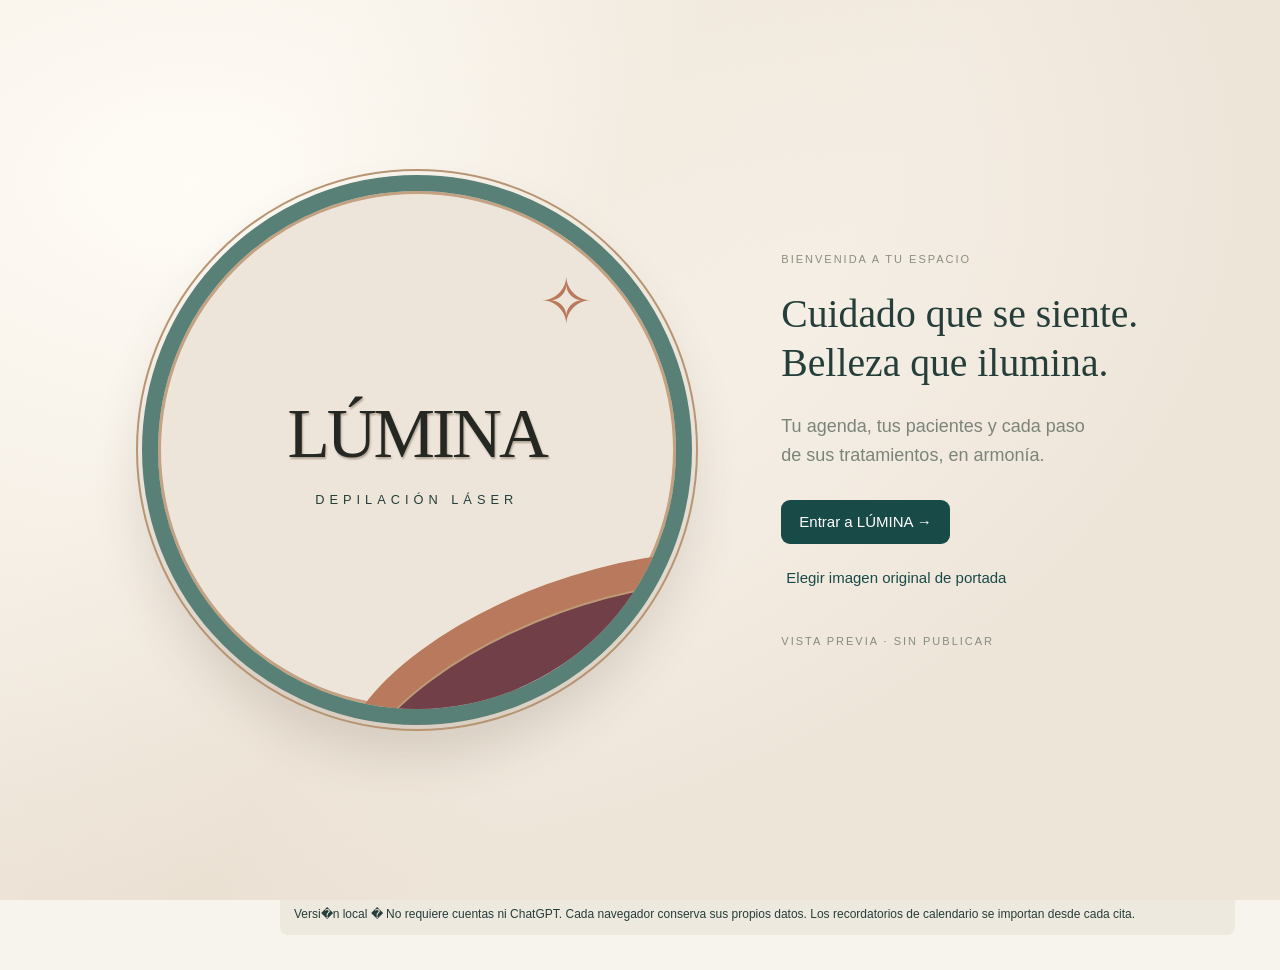
==== commit 154c3e9d: "Load updated payment controls without stale browser script cache" ====
--- a/docs/index.html
+++ b/docs/index.html
@@ -76,4 +76,4 @@
  };
  downloadICS=function(id){const a=db.appointments.find(a=>a.id===id),date=d=>d.toISOString().replace(/[-:]/g,'').replace(/\.\d{3}/,''),start=new Date(a.date+'T'+a.time);downloadFile('cita-lumina.ics',['BEGIN:VCALENDAR','VERSION:2.0','PRODID:-//LUMINA//Agenda//ES','BEGIN:VEVENT','UID:'+a.id+'@lumina','DTSTAMP:'+date(new Date()),'DTSTART:'+date(start),'DTEND:'+date(new Date(+start+a.duration*60000)),'SUMMARY:Cita LUMINA','BEGIN:VALARM','TRIGGER:-P1D','ACTION:DISPLAY','DESCRIPTION:Recordatorio de cita','END:VALARM','END:VEVENT','END:VCALENDAR'].join('\r\n'),'text/calendar');};
 }
-</script><script src="local.js"></script></body></html>+</script><script src="local.js?v=payments2"></script></body></html>
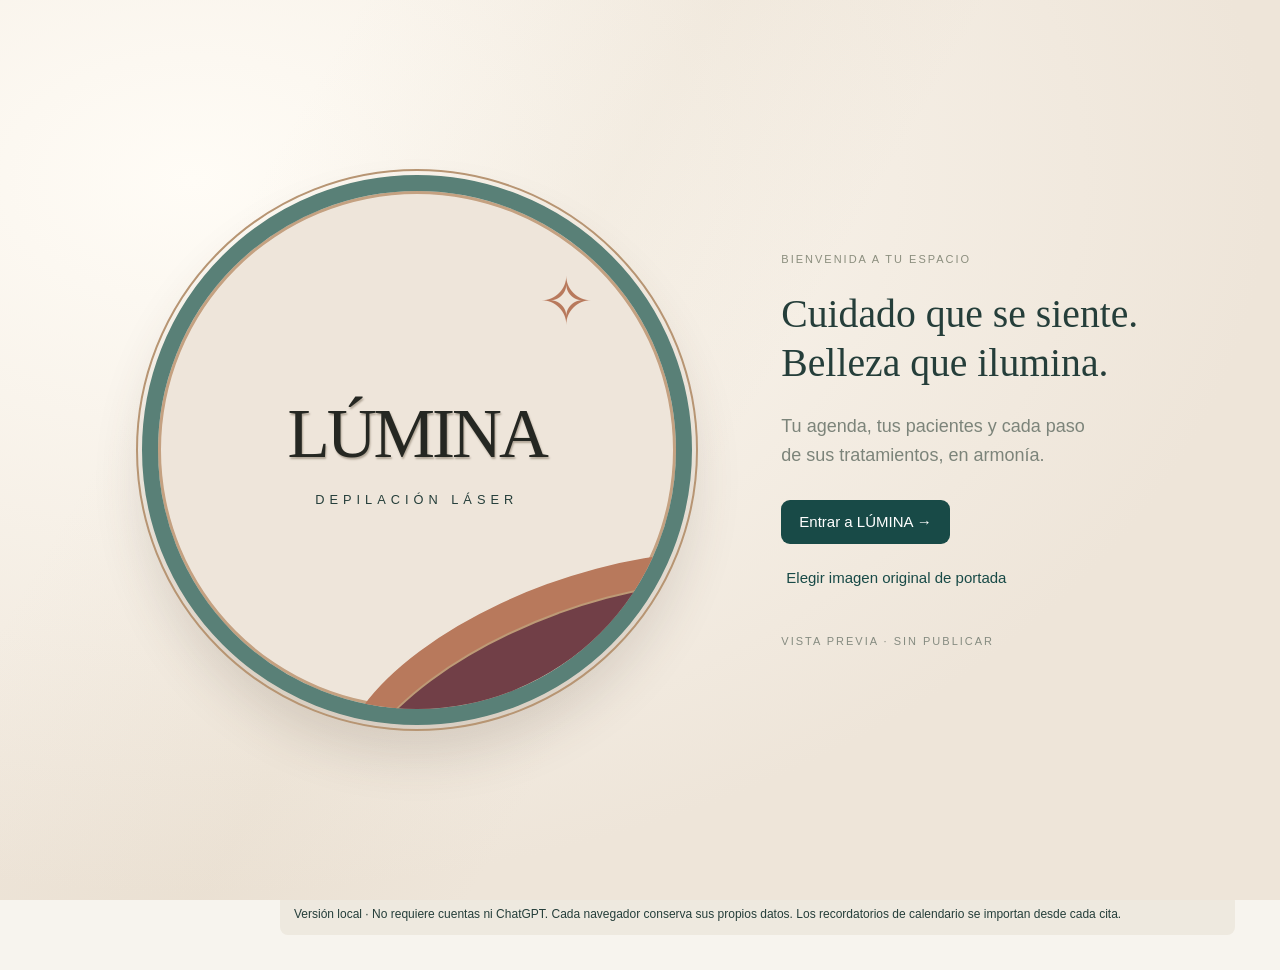
==== commit 557df06e: "Refresh Spanish payment interface version" ====
--- a/docs/index.html
+++ b/docs/index.html
@@ -76,4 +76,4 @@
  };
  downloadICS=function(id){const a=db.appointments.find(a=>a.id===id),date=d=>d.toISOString().replace(/[-:]/g,'').replace(/\.\d{3}/,''),start=new Date(a.date+'T'+a.time);downloadFile('cita-lumina.ics',['BEGIN:VCALENDAR','VERSION:2.0','PRODID:-//LUMINA//Agenda//ES','BEGIN:VEVENT','UID:'+a.id+'@lumina','DTSTAMP:'+date(new Date()),'DTSTART:'+date(start),'DTEND:'+date(new Date(+start+a.duration*60000)),'SUMMARY:Cita LUMINA','BEGIN:VALARM','TRIGGER:-P1D','ACTION:DISPLAY','DESCRIPTION:Recordatorio de cita','END:VALARM','END:VEVENT','END:VCALENDAR'].join('\r\n'),'text/calendar');};
 }
-</script><script src="local.js?v=payments2"></script></body></html>+</script><script src="local.js?v=payments3"></script></body></html>
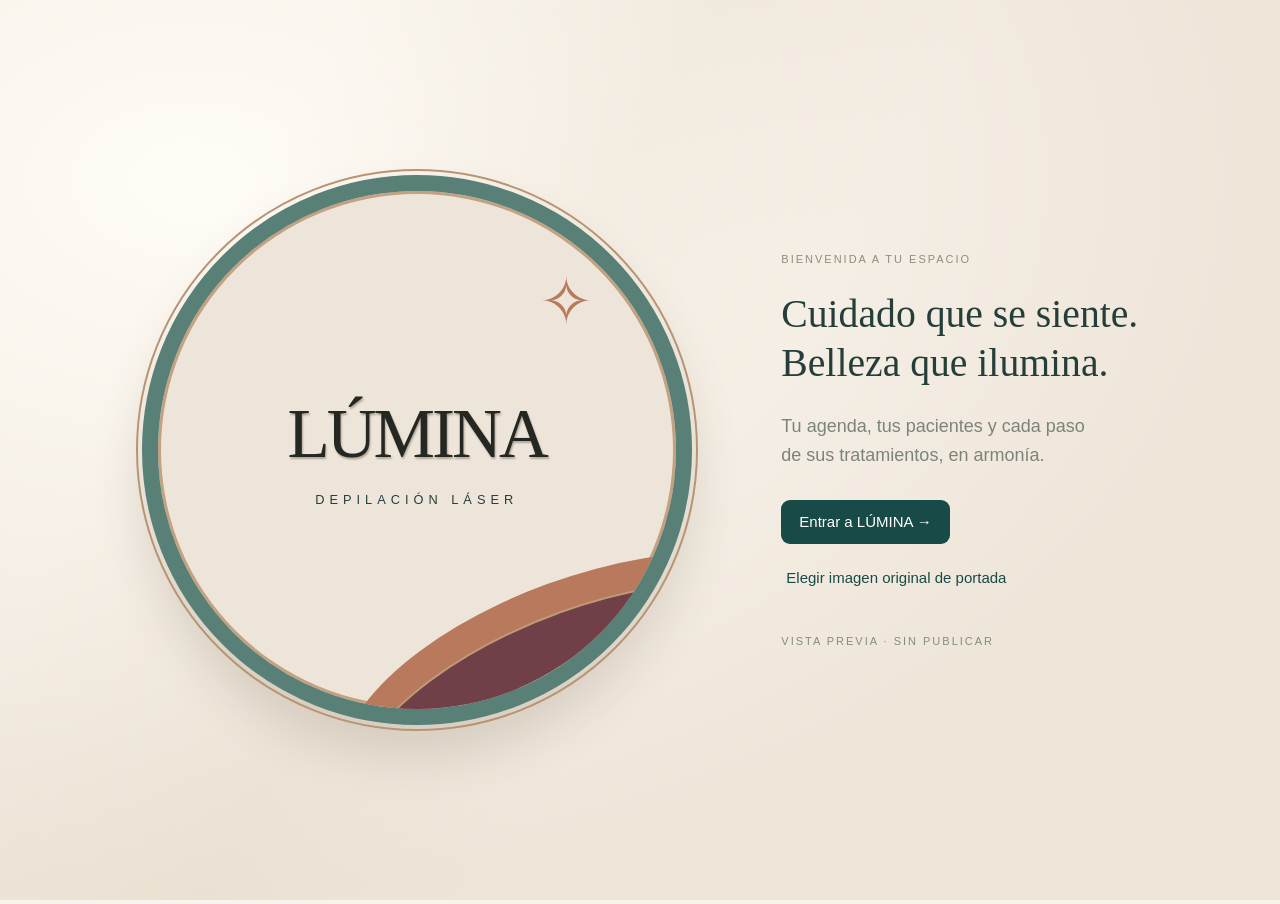
==== commit 70769db3: "Remove footer notice and refresh interface script" ====
--- a/docs/index.html
+++ b/docs/index.html
@@ -9,7 +9,7 @@
 @media(max-width:1000px) and (orientation:landscape){aside{padding:12px 20px 4px}aside .logo{font-size:25px}aside .sub{margin:2px 0 10px;font-size:9px}main{padding:16px 22px}header{padding-bottom:14px}h1{font-size:27px;margin:5px 0}.hero{margin:16px 0;padding:20px}.hero:after{display:none}.cards{margin:15px 0}.areas{grid-template-columns:repeat(3,minmax(0,1fr))}.card{padding:16px}.day{min-height:62px}#cover{flex-direction:row;justify-content:center;align-items:center;gap:5vw;padding:20px 30px}.cover-art{width:min(37vw,65dvh,340px)}.cover-copy{width:49%;max-width:450px;text-align:left}.cover-copy h1{font-size:clamp(24px,3.6vw,35px);margin:14px 0}.cover-copy p{font-size:15px;margin:10px 0 15px}.cover-copy button{margin:8px 0}.cover-copy small{margin-top:12px}.brand-title{font-size:clamp(30px,6vw,54px)}.brand-caption{font-size:9px;letter-spacing:3px}.sun-mark{font-size:40px}.brand-circle{border-width:10px}.two{grid-template-columns:repeat(2,minmax(0,1fr))}}
 @media(max-height:380px) and (orientation:landscape){#cover{align-items:flex-start}.cover-art{width:min(32vw,250px)}.cover-copy h1{font-size:24px}.cover-copy .eyebrow{font-size:9px}.cover-copy small{margin-top:8px}}
 
-</style><body><div id="loadingLocal" role="status">Preparando tu agenda…</div><aside><div class="logo">LÚMINA<span style="color:#b8795c">✧</span></div><div class="sub">DEPILACIÓN LÁSER</div><nav id="nav"></nav><div class="asidefoot">Cuidado que se siente.<br>Belleza que ilumina.</div></aside><main><div id="localStatus" role="status">Cargando tus datos de este navegador…</div><header><div><div class="eyebrow">Tu espacio de gestión</div><h1 id="title"></h1></div><button onclick="appointment()">＋ Nueva cita</button></header><div id="view"></div><div class="notice">Vista previa · Los datos se guardan solo en este navegador. Los recordatorios del navegador requieren permiso y la página abierta; aún no hay envío automático por WhatsApp, SMS ni notificaciones con la app cerrada.</div></main><dialog id="modal"></dialog><script>
+</style><body><div id="loadingLocal" role="status">Preparando tu agenda…</div><aside><div class="logo">LÚMINA<span style="color:#b8795c">✧</span></div><div class="sub">DEPILACIÓN LÁSER</div><nav id="nav"></nav><div class="asidefoot">Cuidado que se siente.<br>Belleza que ilumina.</div></aside><main><div id="localStatus" role="status">Cargando tus datos de este navegador…</div><header><div><div class="eyebrow">Tu espacio de gestión</div><h1 id="title"></h1></div><button onclick="appointment()">＋ Nueva cita</button></header><div id="view"></div></main><dialog id="modal"></dialog><script>
 const $=s=>document.querySelector(s), esc=s=>String(s??'').replace(/[&<>"']/g,c=>({'&':'&amp;','<':'&lt;','>':'&gt;','"':'&quot;',"'":'&#39;'}[c]));const money=n=>new Intl.NumberFormat('es-CR',{style:'currency',currency:'CRC',maximumFractionDigits:0}).format(n);const today=()=>new Date().toLocaleDateString('en-CA');let db;db=db||{patients:[],appointments:[],areas:['Rostro','Labio superior','Mentón','Cuello','Axilas','Brazos completos','Medios brazos','Pecho','Abdomen','Espalda','Bikini','Bikini completo','Glúteos','Piernas completas','Medias piernas','Manos','Pies','Cuerpo completo'].map((name,i)=>({id:String(i),name,price:0})),reminders:false};let page='Inicio',month=new Date();function save(){localStorage.setItem('lumina-v1',JSON.stringify(db));render()}function person(id){return db.patients.find(p=>p.id===id)||{name:'Paciente eliminado'}}function total(a){return a.items.reduce((s,i)=>s+Number(i.price),0)}function balance(a){return Math.max(0,total(a)-a.paid)}function open(html){$('#modal').innerHTML='<button type="button" aria-label="Cerrar ventana" style="float:right;background:transparent;color:#184a47;font-size:24px;padding:0 5px" onclick="closeModal()">×</button>'+html;if(!$('#modal').open)$('#modal').showModal()}function closeModal(){$('#modal').close()}function footer(){return '<div class="actions"><button type="button" class="secondary" onclick="closeModal()">Cerrar</button><button>Guardar</button></div>'}function list(a){return a.length?a.map(x=>`<div class="row"><div><strong>${esc(x.time)} · ${esc(person(x.patient).name)}</strong><br><small>${esc(x.date)} · ${x.items.map(i=>esc(i.name)).join(', ')} · ${x.duration} min</small></div><div><span class="pill ${balance(x)?'pending':''}">${x.cancelled?'Cita cancelada':balance(x)?'Pago pendiente':'Pago cancelado'}</span><button class="link" onclick="detail('${x.id}')">Ver →</button></div></div>`).join(''):'<div class="empty">Aún no hay citas. Agenda tu primera sesión.</div>'}function render(){let names=['Inicio','Calendario','Pacientes','Áreas y precios','Pagos','Recordatorios'];$('#nav').innerHTML=names.map((n,i)=>`<button class="${page===n?'active':''}" onclick="page='${n}';render()">${['◈','▦','♧','✧','◉','♧'][i]} &nbsp; ${n}</button>`).join('');$('#title').textContent=page==='Inicio'?'Cada sesión, un nuevo comienzo':page;let active=db.appointments.filter(a=>!a.cancelled),due=active.reduce((s,a)=>s+balance(a),0),paid=active.reduce((s,a)=>s+a.paid,0);if(page==='Inicio')$('#view').innerHTML=`<div class="hero"><div class="eyebrow">Lúmina · Agenda y pacientes</div><h2 style="margin-top:14px">Más tiempo para cuidar.</h2><p>Organiza tus citas, acompaña cada tratamiento<br>y lleva tus pagos con claridad.</p><button onclick="patient()">＋ Crear paciente</button></div><div class="cards"><div class="card"><small>CITAS DE HOY</small><div class="value">${active.filter(a=>a.date===today()).length}</div></div><div class="card"><small>PACIENTES</small><div class="value">${db.patients.length}</div></div><div class="card"><small>POR COBRAR</small><div class="value">${money(due)}</div></div></div><div class="grid"><div class="panel"><h2>Próximas citas</h2>${list(active.filter(a=>a.date>=today()).sort((a,b)=>(a.date+a.time).localeCompare(b.date+b.time)).slice(0,5))}</div><div class="panel"><div class="eyebrow">Seguimiento personalizado</div><h2 style="margin-top:20px">Cada paciente es único</h2><p>Conserva sus áreas, precios acordados, observaciones e historial de sesiones en un solo lugar.</p><button class="secondary" onclick="page='Pacientes';render()">Ver expedientes →</button></div></div>`;
 if(page==='Pacientes')$('#view').innerHTML=`<div class="toolbar"><input placeholder="Buscar por nombre o teléfono" oninput="filterPatients(this.value)" style="max-width:360px"><button onclick="patient()">＋ Crear paciente</button></div><div id="patients" class="panel"></div>`,filterPatients('');if(page==='Áreas y precios')$('#view').innerHTML=`<p>Configura tarifas base. Puedes ajustar el precio de cada área para cada paciente y cita. Moneda: colones costarricenses.</p><button onclick="area()">＋ Nueva área</button><div class="areas" style="margin-top:22px">${db.areas.map(a=>`<div class="card"><h2 style="font-size:20px">${esc(a.name)}</h2><p>${money(a.price)}</p><button class="link" onclick="area('${a.id}')">Editar tarifa →</button></div>`).join('')}</div>`;if(page==='Pagos')$('#view').innerHTML=`<div class="cards"><div class="card">Total registrado<div class="value">${money(active.reduce((s,a)=>s+total(a),0))}</div></div><div class="card">Pagos recibidos<div class="value">${money(paid)}</div></div><div class="card">Pendiente<div class="value">${money(due)}</div></div></div><div class="panel"><h2>Control de pagos</h2>${list(active)}</div>`;if(page==='Calendario')calendar();if(page==='Recordatorios')$('#view').innerHTML=`<div class="panel" style="margin-top:25px"><h2>Recordatorios de citas</h2><p>Recibe un aviso 24 horas antes y 1 hora antes de cada cita, mientras esta página esté abierta.</p><button onclick="enableNotifications()">Activar avisos del navegador</button><p>Estado: ${db.reminders?'Activados en esta vista previa':'Sin activar'}</p><p>Para recibir recordatorios con la aplicación cerrada será necesaria una integración de notificaciones en una siguiente etapa.</p><h2>Próximas sesiones</h2>${list(active.filter(a=>a.date>=today()))}</div>`}
 function filterPatients(q){q=q.toLowerCase();$('#patients').innerHTML=db.patients.filter(p=>(p.name+p.phone).toLowerCase().includes(q)).map(p=>`<div class="row"><div><strong>${esc(p.name)}</strong><br><small>${esc(p.phone)} · ${esc(p.email)}</small></div><button class="secondary" onclick="record('${p.id}')">Abrir expediente →</button></div>`).join('')||'<div class="empty">No hay pacientes para mostrar.</div>'}function area(id){let a=db.areas.find(a=>a.id===id)||{};open(`<h2>${id?'Editar':'Nueva'} área</h2><form onsubmit="saveArea(event,'${id||''}')"><label>Nombre</label><input name="name" required value="${esc(a.name||'')}"><label>Precio base (₡)</label><input name="price" type="number" min="0" required value="${a.price||0}">${footer()}</form>`)}function saveArea(e,id){e.preventDefault();let f=new FormData(e.target),a={id:id||crypto.randomUUID(),name:f.get('name'),price:Number(f.get('price'))};id?Object.assign(db.areas.find(x=>x.id===id),a):db.areas.push(a);closeModal();save()}
@@ -76,4 +76,4 @@
  };
  downloadICS=function(id){const a=db.appointments.find(a=>a.id===id),date=d=>d.toISOString().replace(/[-:]/g,'').replace(/\.\d{3}/,''),start=new Date(a.date+'T'+a.time);downloadFile('cita-lumina.ics',['BEGIN:VCALENDAR','VERSION:2.0','PRODID:-//LUMINA//Agenda//ES','BEGIN:VEVENT','UID:'+a.id+'@lumina','DTSTAMP:'+date(new Date()),'DTSTART:'+date(start),'DTEND:'+date(new Date(+start+a.duration*60000)),'SUMMARY:Cita LUMINA','BEGIN:VALARM','TRIGGER:-P1D','ACTION:DISPLAY','DESCRIPTION:Recordatorio de cita','END:VALARM','END:VEVENT','END:VCALENDAR'].join('\r\n'),'text/calendar');};
 }
-</script><script src="local.js?v=payments3"></script></body></html>+</script><script src="local.js?v=cleanfooter1"></script></body></html>
